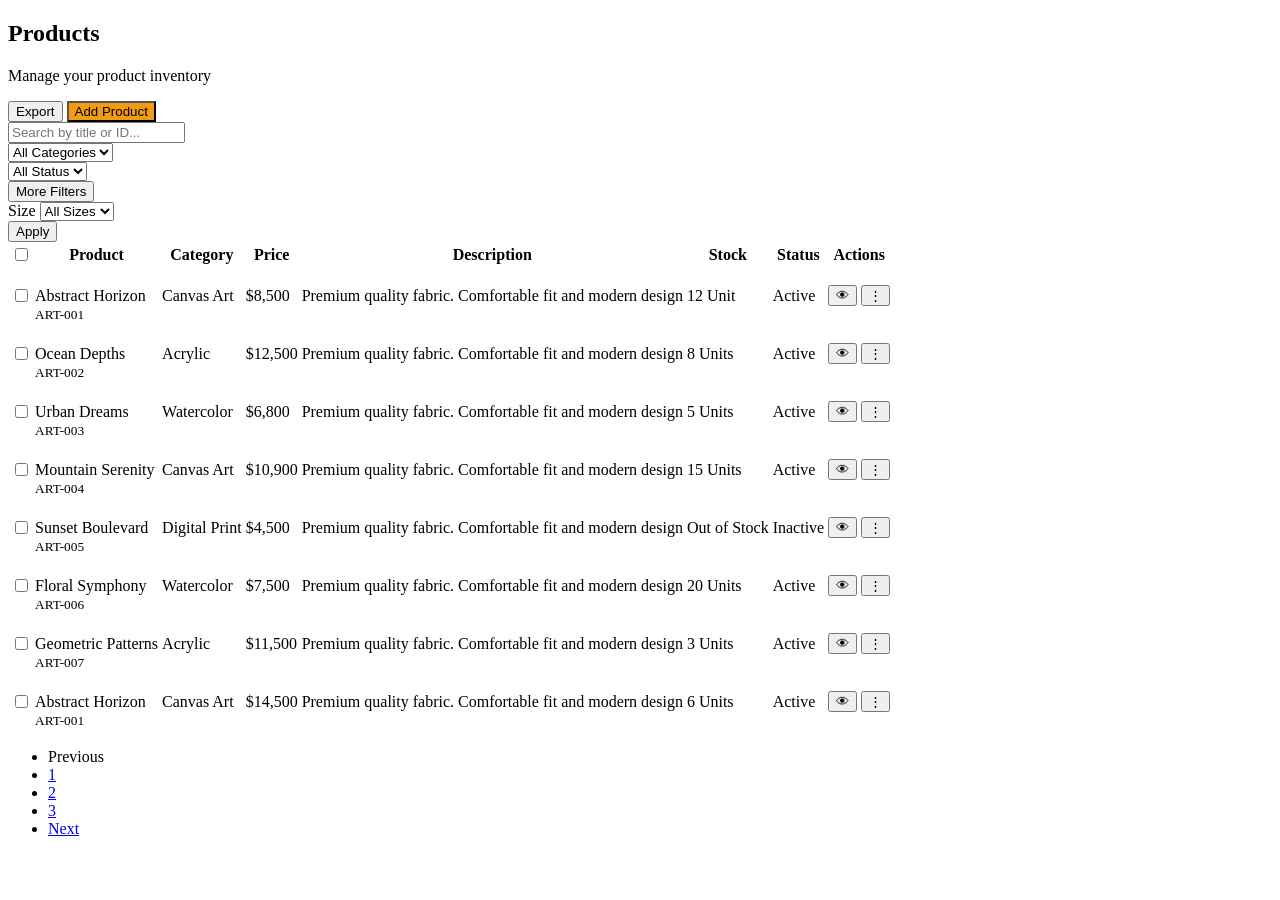
==== index.html @ bef09b01 "Merge pull request #1 from omarmonir/Islam addXLL" ====
<!doctype html>
<html lang="en">
  <head>
    <meta charset="UTF-8" />
    <link rel="stylesheet" href="CSS/style.css" />
    <link rel="stylesheet" href="CSS/all.min.css" />
    <link rel="stylesheet" href="CSS/normalize.css" />
    <link rel="preconnect" href="https://fonts.gstatic.com" />
    <link
      rel="stylesheet"
      href="CSS/https://cdnjs.cloudflare.com/ajax/libs/font-awesome/6.5.0/css/all.min.css"
    />
    <link
      href="https://fonts.googleapis.com/css2?family=Open+Sans:wght@400;700&#038;display=swap"
      rel="stylesheet"
    />
    <link rel="stylesheet" href="CSS/bootstrap.min.css" />
    <link rel="stylesheet" href="CSS/bootstrap.min.css.map" />
    <meta name="viewport" content="width=device-width, initial-scale=1.0" />
    <title>Product</title>
  </head>
  <body>
    <!-- section 1 >> products & export -->
    <!-- section 2 >> search, filter, status -->
    <!-- section 3 >> table & showing (next & previous)-->

    <div class="container py-4">
      <!-- Header Section -->
      <div class="row mb-4">
        <div class="d-flex justify-content-between align-items-center">
          <div>
            <h2 class="h4 fw-bold mb-0">Products</h2>
            <p class="text-muted small mb-0">Manage your product inventory</p>
          </div>
          <div class="d-flex gap-2">
            <button class="btn btn-light border">
              <i class="fa-solid fa-download"></i> Export
            </button>
            <button
              class="btn btn-warning text-white"
              style="background-color: #f39c12"
            >
              <i class="fa-solid fa-plus"></i> Add Product
            </button>
          </div>
        </div>
      </div>

      <!-- Filters Section -->
      <div class="row g-3 align-items-center mb-4">
        <div class="col-md-5">
          <div class="input-group">
            <span class="input-group-text bg-white border-end-0">
              <i class="fa-solid fa-magnifying-glass text-muted"></i>
            </span>
            <input
              type="text"
              id="searchInput"
              class="form-control border-start-0"
              placeholder="Search by title or ID..."
            />
          </div>
        </div>

        <div class="col-md-2">
          <select class="form-select text-muted">
            <option selected>All Categories</option>
            <option value="1">T-Shirts</option>
            <option value="2">Hoodies</option>
          </select>
        </div>

        <div class="col-md-2">
          <select class="form-select text-muted">
            <option selected>All Status</option>
            <option value="1">Active</option>
            <option value="2">Inactive</option>
          </select>
        </div>

        <div class="col-md-3">
          <div class="dropdown">
            <button
              class="btn btn-sm btn-light border w-100 text-dark fw-semibold dropdown-toggle"
              type="button"
              id="moreFiltersDropdown"
              data-bs-toggle="dropdown"
              aria-expanded="false"
            >
              <i class="fa-solid fa-filter me-1"></i> More Filters
            </button>
            <div
              class="dropdown-menu p-3 shadow-lg border-0"
              aria-labelledby="moreFiltersDropdown"
              style="min-width: 250px"
            >
              <div class="mb-3">
                <label class="form-label small fw-bold">Size</label>
                <select class="form-select form-select-sm">
                  <option selected>All Sizes</option>
                  <option>S</option>
                  <option>M</option>
                  <option>L</option>
                  <option>XL</option>
                  <option>XLL</option>
                </select>
              </div>
              <button
                class="btn btn-sm btn-warning w-100 fw-bold"
                type="button"
              >
                Apply
              </button>
            </div>
          </div>
        </div>
      </div>
    </div>

    <div class="container mt-4">
      <table class="table align-middle">
        <thead class="table-light">
          <tr>
            <th class="text-muted"><input type="checkbox" id="selectAll" /></th>
            <th class="text-muted">Product</th>
            <th class="text-muted">Category</th>
            <th class="text-muted">Price</th>
            <th class="text-muted">Description</th>
            <th class="text-muted">Stock</th>
            <th class="text-muted">Status</th>
            <th class="text-muted">Actions</th>
          </tr>
        </thead>

        <tbody>
          <tr>
            <td><input type="checkbox" class="rowCheck" /></td>

            <td class="d-flex align-items-center gap-2">
              <div>
                <img class="rounded" src="Screenshot (71)(1).png " alt="" />
              </div>

              <div>
                <div>Abstract Horizon</div>
                <small class="text-muted">ART-001</small>
              </div>
            </td>

            <td><span class="badge text-dark bg-light">Canvas Art</span></td>

            <td>$8,500</td>

            <td class="text-muted">
              Premium quality fabric. Comfortable fit and modern design
            </td>

            <td><span class="badge bg-success">12 Unit</span></td>

            <td><span class="badge bg-success">Active</span></td>

            <td>
              <div class="d-flex align-items-center gap-2">
                <button class="btn btn-sm btn-light">👁</button>
                <button class="btn btn-sm btn-light">⋮</button>
              </div>
            </td>
          </tr>

          <tr>
            <td><input type="checkbox" class="rowCheck" /></td>

            <td class="d-flex align-items-center gap-2">
              <div>
                <img class="rounded" src="Screenshot (71)(1).png " alt="" />
              </div>

              <div>
                <div>Ocean Depths</div>
                <small class="text-muted">ART-002</small>
              </div>
            </td>

            <td><span class="badge text-dark bg-light">Acrylic</span></td>

            <td>$12,500</td>

            <td class="text-muted">
              Premium quality fabric. Comfortable fit and modern design
            </td>

            <td><span class="badge bg-warning">8 Units</span></td>

            <td><span class="badge bg-success">Active</span></td>

            <td>
              <div class="d-flex align-items-center gap-2">
                <button class="btn btn-sm btn-light">👁</button>
                <button class="btn btn-sm btn-light">⋮</button>
              </div>
            </td>
          </tr>

          <tr>
            <td><input type="checkbox" class="rowCheck" /></td>

            <td class="d-flex align-items-center gap-2">
              <div>
                <img class="rounded" src="Screenshot (71)(1).png " alt="" />
              </div>

              <div>
                <div>Urban Dreams</div>
                <small class="text-muted">ART-003</small>
              </div>
            </td>

            <td><span class="badge text-dark bg-light">Watercolor</span></td>

            <td>$6,800</td>

            <td class="text-muted">
              Premium quality fabric. Comfortable fit and modern design
            </td>

            <td><span class="badge bg-warning">5 Units</span></td>

            <td><span class="badge bg-success">Active</span></td>

            <td>
              <div class="d-flex align-items-center gap-2">
                <button class="btn btn-sm btn-light">👁</button>
                <button class="btn btn-sm btn-light">⋮</button>
              </div>
            </td>
          </tr>

          <tr>
            <td><input type="checkbox" class="rowCheck" /></td>

            <td class="d-flex align-items-center gap-2">
              <div>
                <img class="rounded" src="Screenshot (71)(1).png " alt="" />
              </div>

              <div>
                <div>Mountain Serenity</div>
                <small class="text-muted">ART-004</small>
              </div>
            </td>

            <td><span class="badge text-dark bg-light">Canvas Art</span></td>

            <td>$10,900</td>

            <td class="text-muted">
              Premium quality fabric. Comfortable fit and modern design
            </td>

            <td><span class="badge bg-success">15 Units</span></td>

            <td><span class="badge bg-success">Active</span></td>

            <td>
              <div class="d-flex align-items-center gap-2">
                <button class="btn btn-sm btn-light">👁</button>
                <button class="btn btn-sm btn-light">⋮</button>
              </div>
            </td>
          </tr>

          <tr>
            <td><input type="checkbox" class="rowCheck" /></td>

            <td class="d-flex align-items-center gap-2">
              <div>
                <img class="rounded" src="Screenshot (71)(1).png " alt="" />
              </div>

              <div>
                <div>Sunset Boulevard</div>
                <small class="text-muted">ART-005</small>
              </div>
            </td>

            <td><span class="badge text-dark bg-light">Digital Print</span></td>

            <td>$4,500</td>

            <td class="text-muted">
              Premium quality fabric. Comfortable fit and modern design
            </td>

            <td><span class="badge bg-danger">Out of Stock</span></td>

            <td>
              <span class="badge bg-dark-subtle text-dark">Inactive</span>
            </td>

            <td>
              <div class="d-flex align-items-center gap-2">
                <button class="btn btn-sm btn-light">👁</button>
                <button class="btn btn-sm btn-light">⋮</button>
              </div>
            </td>
          </tr>

          <tr>
            <td><input type="checkbox" class="rowCheck" /></td>

            <td class="d-flex align-items-center gap-2">
              <div>
                <img class="rounded" src="Screenshot (71)(1).png " alt="" />
              </div>

              <div>
                <div>Floral Symphony</div>
                <small class="text-muted">ART-006</small>
              </div>
            </td>

            <td><span class="badge text-dark bg-light">Watercolor</span></td>

            <td>$7,500</td>

            <td class="text-muted">
              Premium quality fabric. Comfortable fit and modern design
            </td>

            <td><span class="badge bg-success">20 Units</span></td>

            <td><span class="badge bg-success">Active</span></td>

            <td>
              <div class="d-flex align-items-center gap-2">
                <button class="btn btn-sm btn-light">👁</button>
                <button class="btn btn-sm btn-light">⋮</button>
              </div>
            </td>
          </tr>

          <tr>
            <td><input type="checkbox" class="rowCheck" /></td>

            <td class="d-flex align-items-center gap-2">
              <div>
                <img class="rounded" src="Screenshot (71)(1).png " alt="" />
              </div>

              <div>
                <div>Geometric Patterns</div>
                <small class="text-muted">ART-007</small>
              </div>
            </td>

            <td><span class="badge text-dark bg-light">Acrylic</span></td>

            <td>$11,500</td>

            <td class="text-muted">
              Premium quality fabric. Comfortable fit and modern design
            </td>

            <td><span class="badge bg-warning">3 Units</span></td>

            <td><span class="badge bg-success">Active</span></td>

            <td>
              <div class="d-flex align-items-center gap-2">
                <button class="btn btn-sm btn-light">👁</button>
                <button class="btn btn-sm btn-light">⋮</button>
              </div>
            </td>
          </tr>

          <tr>
            <td><input type="checkbox" class="rowCheck" /></td>

            <td class="d-flex align-items-center gap-2">
              <div>
                <img class="rounded" src="Screenshot (71)(1).png " alt="" />
              </div>
              <div>
                <div>Abstract Horizon</div>
                <small class="text-muted">ART-001</small>
              </div>
            </td>

            <td><span class="badge text-dark bg-light">Canvas Art</span></td>

            <td>$14,500</td>

            <td class="text-muted">
              Premium quality fabric. Comfortable fit and modern design
            </td>

            <td><span class="badge bg-warning">6 Units</span></td>

            <td><span class="badge bg-success">Active</span></td>

            <td>
              <div class="d-flex align-items-center gap-2">
                <button class="btn btn-sm btn-light">👁</button>
                <button class="btn btn-sm btn-light">⋮</button>
              </div>
            </td>
          </tr>
        </tbody>
      </table>

      <div class="d-flex justify-content-between align-items-center mt-4 mb-3">
        <div class="text-muted" id="showInfo"></div>

        <nav aria-label="Page navigation example">
          <ul class="pagination justify-content-end">
            <li class="page-item disabled">
              <a class="page-link">Previous</a>
            </li>
            <li class="page-item">
              <a class="page-link text-success" href="#">1</a>
            </li>
            <li class="page-item">
              <a class="page-link text-dark num" href="#">2</a>
            </li>
            <li class="page-item">
              <a class="page-link text-dark num" href="#">3</a>
            </li>
            <li class="page-item">
              <a class="page-link text-dark next" href="#">Next</a>
            </li>
          </ul>
        </nav>
      </div>
    </div>
    <script src="script.js"></script>
  </body>
</html>
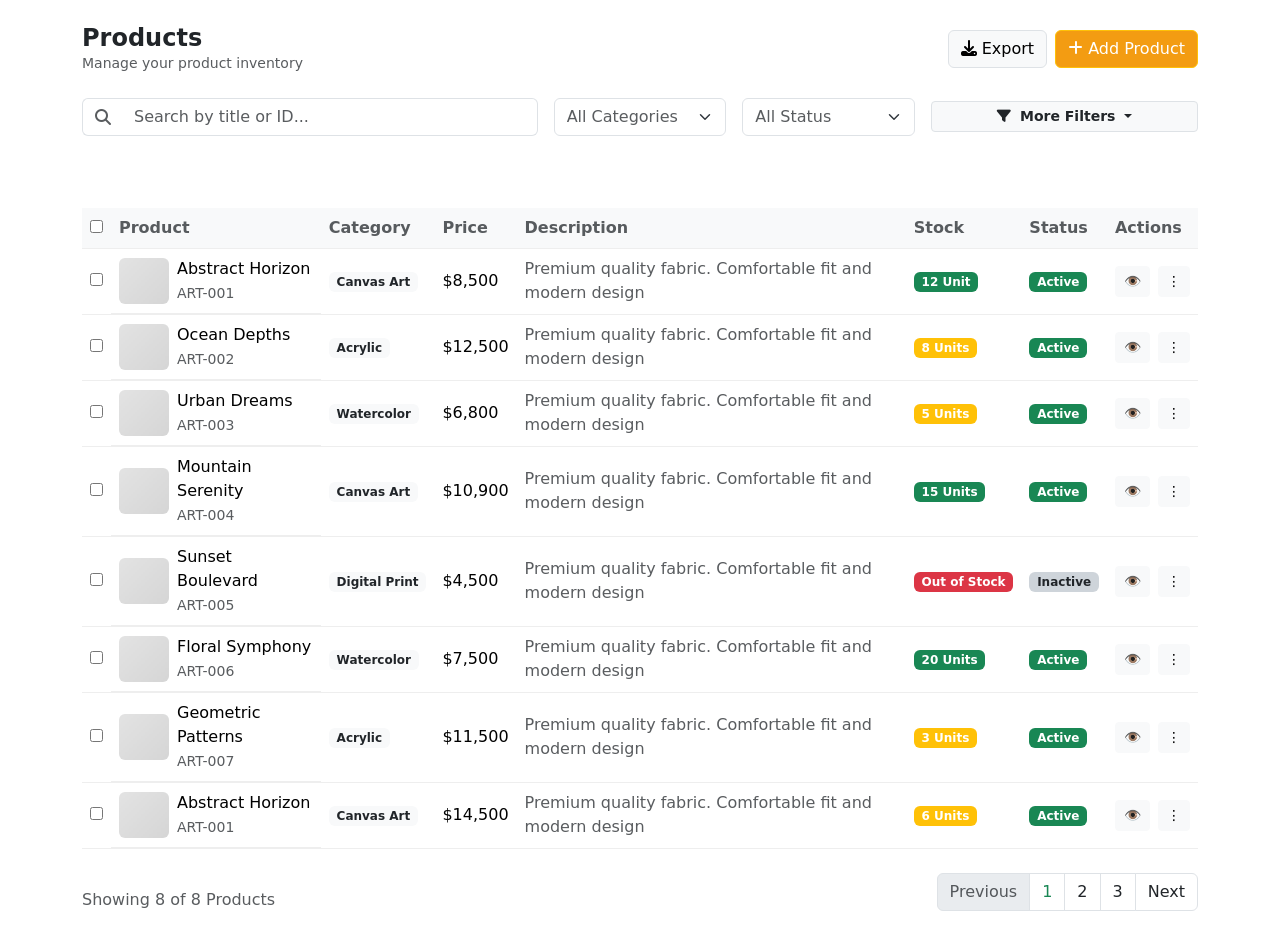
==== commit 861f644e: "initial commit" ====
--- a/index.html
+++ b/index.html
@@ -101,8 +101,6 @@
                   <option>S</option>
                   <option>M</option>
                   <option>L</option>
-                  <option>XL</option>
-                  <option>XLL</option>
                 </select>
               </div>
               <button
--- a/CSS/style.css
+++ b/CSS/style.css
@@ -0,0 +1,24 @@
+table td {
+  vertical-align: middle;
+}
+
+.badge {
+  font-weight: 500;
+  padding: 6px 10px;
+  border-radius: 8px;
+}
+
+table tr {
+  border-bottom: 1px solid #eee;
+}
+
+ul li .next:hover{
+  background-color: aqua;
+}
+ul li .num:hover{
+  background-color: aqua;
+}
+
+.container tr td .shipped{
+  color: blueviolet;
+}
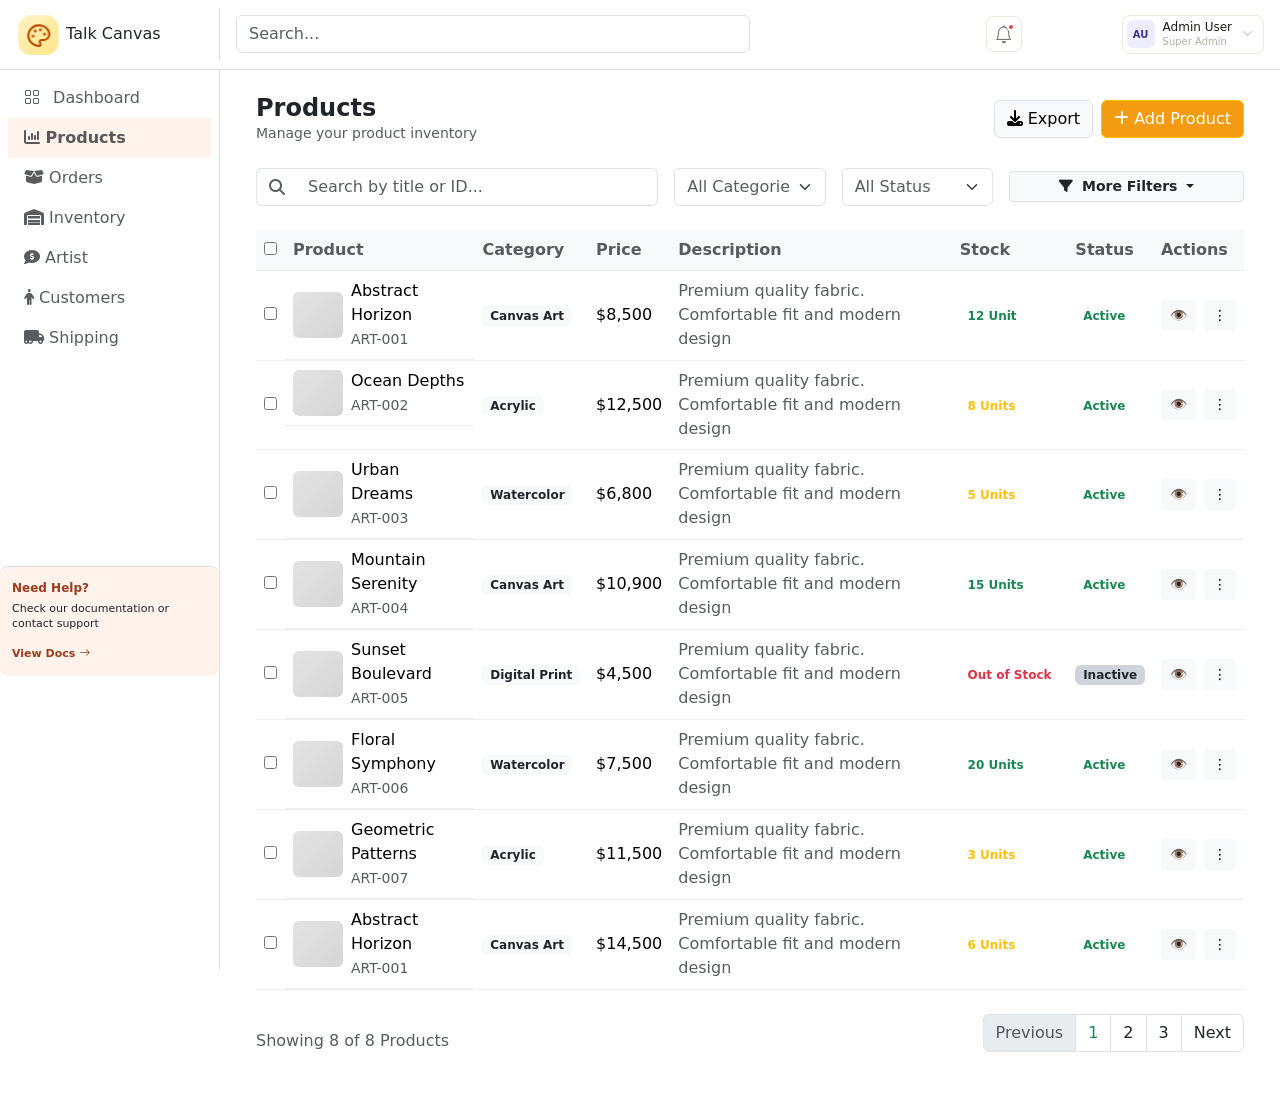
==== commit e4791d9f: "Merge pull request #2 from omarmonir/Islam Products&Orders" ====
--- a/index.html
+++ b/index.html
@@ -14,422 +14,546 @@
       href="https://fonts.googleapis.com/css2?family=Open+Sans:wght@400;700&#038;display=swap"
       rel="stylesheet"
     />
+    <link
+      href="https://cdn.jsdelivr.net/npm/bootstrap@5.3.3/dist/css/bootstrap.min.css"
+      rel="stylesheet"
+    />
+    <link
+      href="https://cdn.jsdelivr.net/npm/bootstrap-icons@1.11.3/font/bootstrap-icons.min.css"
+      rel="stylesheet"
+    />
+
     <link rel="stylesheet" href="CSS/bootstrap.min.css" />
     <link rel="stylesheet" href="CSS/bootstrap.min.css.map" />
     <meta name="viewport" content="width=device-width, initial-scale=1.0" />
     <title>Product</title>
   </head>
-  <body>
+  <body  >
     <!-- section 1 >> products & export -->
     <!-- section 2 >> search, filter, status -->
     <!-- section 3 >> table & showing (next & previous)-->
 
-    <div class="container py-4">
-      <!-- Header Section -->
-      <div class="row mb-4">
-        <div class="d-flex justify-content-between align-items-center">
-          <div>
-            <h2 class="h4 fw-bold mb-0">Products</h2>
-            <p class="text-muted small mb-0">Manage your product inventory</p>
+    <!-- Navbar  -->
+    <nav
+      class="navbar bg-white border-bottom px-0 sticky-top"
+      style="height: 70px"
+    >
+      <!-- Brand slot — same width as sidebar -->
+      <div
+        class="border-end h-100 d-flex align-items-center px-3"
+        style="width: 220px"
+      >
+        <div class="">
+          <img src="Screenshot (80)(1).png" alt="" />
+          Talk Canvas
+        </div>
+      </div>
+
+      <!-- Rest of navbar -->
+      <div
+        class="d-flex align-items-center justify-content-between flex-grow-1 px-3"
+      >
+        <input
+          type="text"
+          class="form-control"
+          style="width: 50%"
+          placeholder="Search..."
+        />
+        <div class="nav-right">
+          <div class="icon-btn" title="Notifications">
+            <i class="bi bi-bell"></i>
+            <span class="notif-badge"></span>
           </div>
-          <div class="d-flex gap-2">
-            <button class="btn btn-light border">
-              <i class="fa-solid fa-download"></i> Export
-            </button>
-            <button
-              class="btn btn-warning text-white"
-              style="background-color: #f39c12"
-            >
-              <i class="fa-solid fa-plus"></i> Add Product
-            </button>
+
+          <div class="user-chip" id="userChip">
+            <div class="user-avatar">AU</div>
+            <div>
+              <div class="uname">Admin User</div>
+              <div class="urole">Super Admin</div>
+            </div>
+            <i class="bi bi-chevron-down"></i>
           </div>
         </div>
       </div>
-
-      <!-- Filters Section -->
-      <div class="row g-3 align-items-center mb-4">
-        <div class="col-md-5">
-          <div class="input-group">
-            <span class="input-group-text bg-white border-end-0">
-              <i class="fa-solid fa-magnifying-glass text-muted"></i>
-            </span>
-            <input
-              type="text"
-              id="searchInput"
-              class="form-control border-start-0"
-              placeholder="Search by title or ID..."
-            />
+    </nav>
+
+    <div class="d-flex">
+      <!-- SIDEBAR -->
+      <div
+        class="bg-white border-end"
+        style="
+          width: 220px;
+          height: 100vh;
+          position: fixed;
+          top: 70px;
+          overflow-y: auto;
+        "
+      >
+        <nav class="nav flex-column p-2" id="sidev">
+          <a href="#" class="nav-link text-muted"   >
+            <i class="bi bi-grid me-2"></i> Dashboard
+          </a>
+          <a href="index.html" class="nav-link text-muted" >
+            <i class="fa-solid fa-chart-column"   ></i> Products
+          </a>
+          <a href="order.html" class="nav-link text-muted" >
+            <i class="fa-solid fa-box-open"   ></i> Orders
+          </a>
+          <a href="#" class="nav-link text-muted"   >
+            <i class="fa-solid fa-warehouse"></i> Inventory
+          </a>
+          <a href="#" class="nav-link text-muted"   >
+            <i class="fa-solid fa-comment-dollar"></i> Artist
+          </a>
+          <a href="#" class="nav-link text-muted"   >
+            <i class="fa-solid fa-person"></i> Customers
+          </a>
+          <a href="#" class="nav-link text-muted"   >
+            <i class="fa-solid fa-truck-moving"></i> Shipping
+          </a>
+        </nav>
+
+        <div class="help-card border-top">
+          <div class="h-title">Need Help?</div>
+          <div class="h-text">Check our documentation or contact support</div>
+          <a href="#">View Docs <i class="bi bi-arrow-right"></i></a>
+        </div>
+      </div>
+
+      <!-- MAIN CONTENT -->
+      <div class="flex-grow-1 p-4" style="margin-left: 220px; margin-top: 0px">
+        <div class="container">
+          <!-- Header Section -->
+          <div class="row mb-4">
+            <div class="d-flex justify-content-between align-items-center">
+              <div>
+                <h2 class="h4 fw-bold mb-0">Products</h2>
+                <p class="text-muted small mb-0">
+                  Manage your product inventory
+                </p>
+              </div>
+              <div class="d-flex gap-2">
+                <button class="btn btn-light border">
+                  <i class="fa-solid fa-download"></i> Export
+                </button>
+                <button
+                  class="btn btn-warning text-white"
+                  style="background-color: #f39c12"
+                >
+                  <i class="fa-solid fa-plus"></i> Add Product
+                </button>
+              </div>
+            </div>
+          </div>
+
+          <!-- Filters Section -->
+          <div class="row g-3 align-items-center mb-4">
+            <div class="col-md-5">
+              <div class="input-group">
+                <span class="input-group-text bg-white border-end-0">
+                  <i class="fa-solid fa-magnifying-glass text-muted"></i>
+                </span>
+                <input
+                  type="text"
+                  id="searchInput"
+                  class="form-control border-start-0"
+                  placeholder="Search by title or ID..."
+                />
+              </div>
+            </div>
+
+            <div class="col-md-2">
+              <select class="form-select text-muted">
+                <option selected>All Categories</option>
+                <option value="1">T-Shirts</option>
+                <option value="2">Hoodies</option>
+              </select>
+            </div>
+
+            <div class="col-md-2">
+              <select class="form-select text-muted">
+                <option selected>All Status</option>
+                <option value="1">Active</option>
+                <option value="2">Inactive</option>
+              </select>
+            </div>
+
+            <div class="col-md-3">
+              <div class="dropdown">
+                <button
+                  class="btn btn-sm btn-light border w-100 text-dark fw-semibold dropdown-toggle"
+                  type="button"
+                  id="moreFiltersDropdown"
+                  data-bs-toggle="dropdown"
+                  aria-expanded="false"
+                >
+                  <i class="fa-solid fa-filter me-1"></i> More Filters
+                </button>
+                <div
+                  class="dropdown-menu p-3 shadow-lg border-0"
+                  aria-labelledby="moreFiltersDropdown"
+                  style="min-width: 250px"
+                >
+                  <div class="mb-3">
+                    <label class="form-label small fw-bold">Size</label>
+                    <select class="form-select form-select-sm">
+                      <option selected>All Sizes</option>
+                      <option>S</option>
+                      <option>M</option>
+                      <option>L</option>
+                      <option>XL</option>
+                      <option>XLL</option>
+                    </select>
+                  </div>
+                  <button
+                    class="btn btn-sm btn-warning w-100 fw-bold"
+                    type="button"
+                  >
+                    Apply
+                  </button>
+                </div>
+              </div>
+            </div>
           </div>
         </div>
 
-        <div class="col-md-2">
-          <select class="form-select text-muted">
-            <option selected>All Categories</option>
-            <option value="1">T-Shirts</option>
-            <option value="2">Hoodies</option>
-          </select>
-        </div>
-
-        <div class="col-md-2">
-          <select class="form-select text-muted">
-            <option selected>All Status</option>
-            <option value="1">Active</option>
-            <option value="2">Inactive</option>
-          </select>
-        </div>
-
-        <div class="col-md-3">
-          <div class="dropdown">
-            <button
-              class="btn btn-sm btn-light border w-100 text-dark fw-semibold dropdown-toggle"
-              type="button"
-              id="moreFiltersDropdown"
-              data-bs-toggle="dropdown"
-              aria-expanded="false"
-            >
-              <i class="fa-solid fa-filter me-1"></i> More Filters
-            </button>
-            <div
-              class="dropdown-menu p-3 shadow-lg border-0"
-              aria-labelledby="moreFiltersDropdown"
-              style="min-width: 250px"
-            >
-              <div class="mb-3">
-                <label class="form-label small fw-bold">Size</label>
-                <select class="form-select form-select-sm">
-                  <option selected>All Sizes</option>
-                  <option>S</option>
-                  <option>M</option>
-                  <option>L</option>
-                </select>
-              </div>
-              <button
-                class="btn btn-sm btn-warning w-100 fw-bold"
-                type="button"
-              >
-                Apply
-              </button>
-            </div>
+        <!-- section 3 table -->
+        <div class="container mt-4">
+          <table class="table align-middle">
+            <thead class="table-light">
+              <tr>
+                <th class="text-muted">
+                  <input type="checkbox" id="selectAll" />
+                </th>
+                <th class="text-muted">Product</th>
+                <th class="text-muted">Category</th>
+                <th class="text-muted">Price</th>
+                <th class="text-muted">Description</th>
+                <th class="text-muted">Stock</th>
+                <th class="text-muted">Status</th>
+                <th class="text-muted">Actions</th>
+              </tr>
+            </thead>
+
+            <tbody>
+              <tr>
+                <td><input type="checkbox" class="rowCheck" /></td>
+
+                <td class="d-flex align-items-center gap-2">
+                  <div>
+                    <img class="rounded" src="Screenshot (71)(1).png " alt="" />
+                  </div>
+
+                  <div>
+                    <div>Abstract Horizon</div>
+                    <small class="text-muted">ART-001</small>
+                  </div>
+                </td>
+
+                <td>
+                  <span class="badge text-dark bg-light">Canvas Art</span>
+                </td>
+
+                <td>$8,500</td>
+
+                <td class="text-muted">
+                  Premium quality fabric. Comfortable fit and modern design
+                </td>
+
+                <td><span class="badge text-success">12 Unit</span></td>
+
+                <td><span class="badge text-success">Active</span></td>
+
+                <td>
+                  <div class="d-flex align-items-center gap-2">
+                    <button class="btn btn-sm btn-light">👁</button>
+                    <button class="btn btn-sm btn-light">⋮</button>
+                  </div>
+                </td>
+              </tr>
+
+              <tr>
+                <td><input type="checkbox" class="rowCheck" /></td>
+
+                <td class="d-flex align-items-center gap-2">
+                  <div>
+                    <img class="rounded" src="Screenshot (71)(1).png " alt="" />
+                  </div>
+
+                  <div>
+                    <div>Ocean Depths</div>
+                    <small class="text-muted">ART-002</small>
+                  </div>
+                </td>
+
+                <td><span class="badge text-dark bg-light">Acrylic</span></td>
+
+                <td>$12,500</td>
+
+                <td class="text-muted">
+                  Premium quality fabric. Comfortable fit and modern design
+                </td>
+
+                <td><span class="badge text-warning">8 Units</span></td>
+
+                <td><span class="badge text-success">Active</span></td>
+
+                <td>
+                  <div class="d-flex align-items-center gap-2">
+                    <button class="btn btn-sm btn-light">👁</button>
+                    <button class="btn btn-sm btn-light">⋮</button>
+                  </div>
+                </td>
+              </tr>
+
+              <tr>
+                <td><input type="checkbox" class="rowCheck" /></td>
+
+                <td class="d-flex align-items-center gap-2">
+                  <div>
+                    <img class="rounded" src="Screenshot (71)(1).png " alt="" />
+                  </div>
+
+                  <div>
+                    <div>Urban Dreams</div>
+                    <small class="text-muted">ART-003</small>
+                  </div>
+                </td>
+
+                <td>
+                  <span class="badge text-dark bg-light">Watercolor</span>
+                </td>
+
+                <td>$6,800</td>
+
+                <td class="text-muted">
+                  Premium quality fabric. Comfortable fit and modern design
+                </td>
+
+                <td><span class="badge text-warning">5 Units</span></td>
+
+                <td><span class="badge text-success">Active</span></td>
+
+                <td>
+                  <div class="d-flex align-items-center gap-2">
+                    <button class="btn btn-sm btn-light">👁</button>
+                    <button class="btn btn-sm btn-light">⋮</button>
+                  </div>
+                </td>
+              </tr>
+
+              <tr>
+                <td><input type="checkbox" class="rowCheck" /></td>
+
+                <td class="d-flex align-items-center gap-2">
+                  <div>
+                    <img class="rounded" src="Screenshot (71)(1).png " alt="" />
+                  </div>
+
+                  <div>
+                    <div>Mountain Serenity</div>
+                    <small class="text-muted">ART-004</small>
+                  </div>
+                </td>
+
+                <td>
+                  <span class="badge text-dark bg-light">Canvas Art</span>
+                </td>
+
+                <td>$10,900</td>
+
+                <td class="text-muted">
+                  Premium quality fabric. Comfortable fit and modern design
+                </td>
+
+                <td><span class="badge text-success">15 Units</span></td>
+
+                <td><span class="badge text-success">Active</span></td>
+
+                <td>
+                  <div class="d-flex align-items-center gap-2">
+                    <button class="btn btn-sm btn-light">👁</button>
+                    <button class="btn btn-sm btn-light">⋮</button>
+                  </div>
+                </td>
+              </tr>
+
+              <tr>
+                <td><input type="checkbox" class="rowCheck" /></td>
+
+                <td class="d-flex align-items-center gap-2">
+                  <div>
+                    <img class="rounded" src="Screenshot (71)(1).png " alt="" />
+                  </div>
+
+                  <div>
+                    <div>Sunset Boulevard</div>
+                    <small class="text-muted">ART-005</small>
+                  </div>
+                </td>
+
+                <td>
+                  <span class="badge text-dark bg-light">Digital Print</span>
+                </td>
+
+                <td>$4,500</td>
+
+                <td class="text-muted">
+                  Premium quality fabric. Comfortable fit and modern design
+                </td>
+
+                <td><span class="badge text-danger">Out of Stock</span></td>
+
+                <td>
+                  <span class="badge bg-dark-subtle text-dark">Inactive</span>
+                </td>
+
+                <td>
+                  <div class="d-flex align-items-center gap-2">
+                    <button class="btn btn-sm btn-light">👁</button>
+                    <button class="btn btn-sm btn-light">⋮</button>
+                  </div>
+                </td>
+              </tr>
+
+              <tr>
+                <td><input type="checkbox" class="rowCheck" /></td>
+
+                <td class="d-flex align-items-center gap-2">
+                  <div>
+                    <img class="rounded" src="Screenshot (71)(1).png " alt="" />
+                  </div>
+
+                  <div>
+                    <div>Floral Symphony</div>
+                    <small class="text-muted">ART-006</small>
+                  </div>
+                </td>
+
+                <td>
+                  <span class="badge text-dark bg-light">Watercolor</span>
+                </td>
+
+                <td>$7,500</td>
+
+                <td class="text-muted">
+                  Premium quality fabric. Comfortable fit and modern design
+                </td>
+
+                <td><span class="badge text-success">20 Units</span></td>
+
+                <td><span class="badge text-success">Active</span></td>
+
+                <td>
+                  <div class="d-flex align-items-center gap-2">
+                    <button class="btn btn-sm btn-light">👁</button>
+                    <button class="btn btn-sm btn-light">⋮</button>
+                  </div>
+                </td>
+              </tr>
+
+              <tr>
+                <td><input type="checkbox" class="rowCheck" /></td>
+
+                <td class="d-flex align-items-center gap-2">
+                  <div>
+                    <img class="rounded" src="Screenshot (71)(1).png " alt="" />
+                  </div>
+
+                  <div>
+                    <div>Geometric Patterns</div>
+                    <small class="text-muted">ART-007</small>
+                  </div>
+                </td>
+
+                <td><span class="badge text-dark bg-light">Acrylic</span></td>
+
+                <td>$11,500</td>
+
+                <td class="text-muted">
+                  Premium quality fabric. Comfortable fit and modern design
+                </td>
+
+                <td><span class="badge text-warning">3 Units</span></td>
+
+                <td><span class="badge text-success">Active</span></td>
+
+                <td>
+                  <div class="d-flex align-items-center gap-2">
+                    <button class="btn btn-sm btn-light">👁</button>
+                    <button class="btn btn-sm btn-light">⋮</button>
+                  </div>
+                </td>
+              </tr>
+
+              <tr>
+                <td><input type="checkbox" class="rowCheck" /></td>
+
+                <td class="d-flex align-items-center gap-2">
+                  <div>
+                    <img class="rounded" src="Screenshot (71)(1).png " alt="" />
+                  </div>
+                  <div>
+                    <div>Abstract Horizon</div>
+                    <small class="text-muted">ART-001</small>
+                  </div>
+                </td>
+
+                <td>
+                  <span class="badge text-dark bg-light">Canvas Art</span>
+                </td>
+
+                <td>$14,500</td>
+
+                <td class="text-muted">
+                  Premium quality fabric. Comfortable fit and modern design
+                </td>
+
+                <td><span class="badge text-warning">6 Units</span></td>
+
+                <td><span class="badge text-success">Active</span></td>
+
+                <td>
+                  <div class="d-flex align-items-center gap-2">
+                    <button class="btn btn-sm btn-light">👁</button>
+                    <button class="btn btn-sm btn-light">⋮</button>
+                  </div>
+                </td>
+              </tr>
+            </tbody>
+          </table>
+
+          <div
+            class="d-flex justify-content-between align-items-center mt-4 mb-3"
+          >
+            <div class="text-muted" id="showInfo"></div>
+
+            <nav aria-label="Page navigation example">
+              <ul class="pagination justify-content-end">
+                <li class="page-item disabled">
+                  <a class="page-link">Previous</a>
+                </li>
+                <li class="page-item">
+                  <a class="page-link text-success" href="#">1</a>
+                </li>
+                <li class="page-item">
+                  <a class="page-link text-dark num" href="#">2</a>
+                </li>
+                <li class="page-item">
+                  <a class="page-link text-dark num" href="#">3</a>
+                </li>
+                <li class="page-item">
+                  <a class="page-link text-dark next" href="#">Next</a>
+                </li>
+              </ul>
+            </nav>
           </div>
         </div>
       </div>
     </div>
 
-    <div class="container mt-4">
-      <table class="table align-middle">
-        <thead class="table-light">
-          <tr>
-            <th class="text-muted"><input type="checkbox" id="selectAll" /></th>
-            <th class="text-muted">Product</th>
-            <th class="text-muted">Category</th>
-            <th class="text-muted">Price</th>
-            <th class="text-muted">Description</th>
-            <th class="text-muted">Stock</th>
-            <th class="text-muted">Status</th>
-            <th class="text-muted">Actions</th>
-          </tr>
-        </thead>
-
-        <tbody>
-          <tr>
-            <td><input type="checkbox" class="rowCheck" /></td>
-
-            <td class="d-flex align-items-center gap-2">
-              <div>
-                <img class="rounded" src="Screenshot (71)(1).png " alt="" />
-              </div>
-
-              <div>
-                <div>Abstract Horizon</div>
-                <small class="text-muted">ART-001</small>
-              </div>
-            </td>
-
-            <td><span class="badge text-dark bg-light">Canvas Art</span></td>
-
-            <td>$8,500</td>
-
-            <td class="text-muted">
-              Premium quality fabric. Comfortable fit and modern design
-            </td>
-
-            <td><span class="badge bg-success">12 Unit</span></td>
-
-            <td><span class="badge bg-success">Active</span></td>
-
-            <td>
-              <div class="d-flex align-items-center gap-2">
-                <button class="btn btn-sm btn-light">👁</button>
-                <button class="btn btn-sm btn-light">⋮</button>
-              </div>
-            </td>
-          </tr>
-
-          <tr>
-            <td><input type="checkbox" class="rowCheck" /></td>
-
-            <td class="d-flex align-items-center gap-2">
-              <div>
-                <img class="rounded" src="Screenshot (71)(1).png " alt="" />
-              </div>
-
-              <div>
-                <div>Ocean Depths</div>
-                <small class="text-muted">ART-002</small>
-              </div>
-            </td>
-
-            <td><span class="badge text-dark bg-light">Acrylic</span></td>
-
-            <td>$12,500</td>
-
-            <td class="text-muted">
-              Premium quality fabric. Comfortable fit and modern design
-            </td>
-
-            <td><span class="badge bg-warning">8 Units</span></td>
-
-            <td><span class="badge bg-success">Active</span></td>
-
-            <td>
-              <div class="d-flex align-items-center gap-2">
-                <button class="btn btn-sm btn-light">👁</button>
-                <button class="btn btn-sm btn-light">⋮</button>
-              </div>
-            </td>
-          </tr>
-
-          <tr>
-            <td><input type="checkbox" class="rowCheck" /></td>
-
-            <td class="d-flex align-items-center gap-2">
-              <div>
-                <img class="rounded" src="Screenshot (71)(1).png " alt="" />
-              </div>
-
-              <div>
-                <div>Urban Dreams</div>
-                <small class="text-muted">ART-003</small>
-              </div>
-            </td>
-
-            <td><span class="badge text-dark bg-light">Watercolor</span></td>
-
-            <td>$6,800</td>
-
-            <td class="text-muted">
-              Premium quality fabric. Comfortable fit and modern design
-            </td>
-
-            <td><span class="badge bg-warning">5 Units</span></td>
-
-            <td><span class="badge bg-success">Active</span></td>
-
-            <td>
-              <div class="d-flex align-items-center gap-2">
-                <button class="btn btn-sm btn-light">👁</button>
-                <button class="btn btn-sm btn-light">⋮</button>
-              </div>
-            </td>
-          </tr>
-
-          <tr>
-            <td><input type="checkbox" class="rowCheck" /></td>
-
-            <td class="d-flex align-items-center gap-2">
-              <div>
-                <img class="rounded" src="Screenshot (71)(1).png " alt="" />
-              </div>
-
-              <div>
-                <div>Mountain Serenity</div>
-                <small class="text-muted">ART-004</small>
-              </div>
-            </td>
-
-            <td><span class="badge text-dark bg-light">Canvas Art</span></td>
-
-            <td>$10,900</td>
-
-            <td class="text-muted">
-              Premium quality fabric. Comfortable fit and modern design
-            </td>
-
-            <td><span class="badge bg-success">15 Units</span></td>
-
-            <td><span class="badge bg-success">Active</span></td>
-
-            <td>
-              <div class="d-flex align-items-center gap-2">
-                <button class="btn btn-sm btn-light">👁</button>
-                <button class="btn btn-sm btn-light">⋮</button>
-              </div>
-            </td>
-          </tr>
-
-          <tr>
-            <td><input type="checkbox" class="rowCheck" /></td>
-
-            <td class="d-flex align-items-center gap-2">
-              <div>
-                <img class="rounded" src="Screenshot (71)(1).png " alt="" />
-              </div>
-
-              <div>
-                <div>Sunset Boulevard</div>
-                <small class="text-muted">ART-005</small>
-              </div>
-            </td>
-
-            <td><span class="badge text-dark bg-light">Digital Print</span></td>
-
-            <td>$4,500</td>
-
-            <td class="text-muted">
-              Premium quality fabric. Comfortable fit and modern design
-            </td>
-
-            <td><span class="badge bg-danger">Out of Stock</span></td>
-
-            <td>
-              <span class="badge bg-dark-subtle text-dark">Inactive</span>
-            </td>
-
-            <td>
-              <div class="d-flex align-items-center gap-2">
-                <button class="btn btn-sm btn-light">👁</button>
-                <button class="btn btn-sm btn-light">⋮</button>
-              </div>
-            </td>
-          </tr>
-
-          <tr>
-            <td><input type="checkbox" class="rowCheck" /></td>
-
-            <td class="d-flex align-items-center gap-2">
-              <div>
-                <img class="rounded" src="Screenshot (71)(1).png " alt="" />
-              </div>
-
-              <div>
-                <div>Floral Symphony</div>
-                <small class="text-muted">ART-006</small>
-              </div>
-            </td>
-
-            <td><span class="badge text-dark bg-light">Watercolor</span></td>
-
-            <td>$7,500</td>
-
-            <td class="text-muted">
-              Premium quality fabric. Comfortable fit and modern design
-            </td>
-
-            <td><span class="badge bg-success">20 Units</span></td>
-
-            <td><span class="badge bg-success">Active</span></td>
-
-            <td>
-              <div class="d-flex align-items-center gap-2">
-                <button class="btn btn-sm btn-light">👁</button>
-                <button class="btn btn-sm btn-light">⋮</button>
-              </div>
-            </td>
-          </tr>
-
-          <tr>
-            <td><input type="checkbox" class="rowCheck" /></td>
-
-            <td class="d-flex align-items-center gap-2">
-              <div>
-                <img class="rounded" src="Screenshot (71)(1).png " alt="" />
-              </div>
-
-              <div>
-                <div>Geometric Patterns</div>
-                <small class="text-muted">ART-007</small>
-              </div>
-            </td>
-
-            <td><span class="badge text-dark bg-light">Acrylic</span></td>
-
-            <td>$11,500</td>
-
-            <td class="text-muted">
-              Premium quality fabric. Comfortable fit and modern design
-            </td>
-
-            <td><span class="badge bg-warning">3 Units</span></td>
-
-            <td><span class="badge bg-success">Active</span></td>
-
-            <td>
-              <div class="d-flex align-items-center gap-2">
-                <button class="btn btn-sm btn-light">👁</button>
-                <button class="btn btn-sm btn-light">⋮</button>
-              </div>
-            </td>
-          </tr>
-
-          <tr>
-            <td><input type="checkbox" class="rowCheck" /></td>
-
-            <td class="d-flex align-items-center gap-2">
-              <div>
-                <img class="rounded" src="Screenshot (71)(1).png " alt="" />
-              </div>
-              <div>
-                <div>Abstract Horizon</div>
-                <small class="text-muted">ART-001</small>
-              </div>
-            </td>
-
-            <td><span class="badge text-dark bg-light">Canvas Art</span></td>
-
-            <td>$14,500</td>
-
-            <td class="text-muted">
-              Premium quality fabric. Comfortable fit and modern design
-            </td>
-
-            <td><span class="badge bg-warning">6 Units</span></td>
-
-            <td><span class="badge bg-success">Active</span></td>
-
-            <td>
-              <div class="d-flex align-items-center gap-2">
-                <button class="btn btn-sm btn-light">👁</button>
-                <button class="btn btn-sm btn-light">⋮</button>
-              </div>
-            </td>
-          </tr>
-        </tbody>
-      </table>
-
-      <div class="d-flex justify-content-between align-items-center mt-4 mb-3">
-        <div class="text-muted" id="showInfo"></div>
-
-        <nav aria-label="Page navigation example">
-          <ul class="pagination justify-content-end">
-            <li class="page-item disabled">
-              <a class="page-link">Previous</a>
-            </li>
-            <li class="page-item">
-              <a class="page-link text-success" href="#">1</a>
-            </li>
-            <li class="page-item">
-              <a class="page-link text-dark num" href="#">2</a>
-            </li>
-            <li class="page-item">
-              <a class="page-link text-dark num" href="#">3</a>
-            </li>
-            <li class="page-item">
-              <a class="page-link text-dark next" href="#">Next</a>
-            </li>
-          </ul>
-        </nav>
-      </div>
-    </div>
+    <script src="https://cdn.jsdelivr.net/npm/bootstrap@5.3.3/dist/js/bootstrap.bundle.min.js"></script>
+
     <script src="script.js"></script>
   </body>
 </html>
--- a/CSS/style.css
+++ b/CSS/style.css
@@ -1,3 +1,22 @@
+:root {
+  --accent: #e97b3c;
+  --accent-light: #fff3eb;
+  --accent-text: #993c1d;
+  --accent-mid: #d85a30;
+  --sidebar-w: 230px;
+  --navbar-h: 60px;
+  --font: "Plus Jakarta Sans", sans-serif;
+  --border: #e9e7e0;
+  --bg-page: #f6f4ef;
+  --bg-white: #ffffff;
+  --text-main: #1a1a18;
+  --text-muted: #7a7870;
+  --text-hint: #b0aea6;
+  --radius-sm: 6px;
+  --radius-md: 8px;
+  --radius-lg: 12px;
+}
+
 table td {
   vertical-align: middle;
 }
@@ -12,13 +31,175 @@
   border-bottom: 1px solid #eee;
 }
 
-ul li .next:hover{
+ul li .next:hover {
   background-color: aqua;
 }
-ul li .num:hover{
+ul li .num:hover {
   background-color: aqua;
 }
 
-.container tr td .shipped{
+.container tr td .shipped {
   color: blueviolet;
-}+}
+
+.nav-right {
+  display: flex;
+  align-items: center;
+  gap: 100px;
+}
+
+.notification {
+  position: relative;
+  cursor: pointer;
+}
+
+.notification .num {
+  position: absolute;
+  top: -10px;
+  right: -13px;
+  font-weight: bold;
+  background-color: red;
+  font-size: 10px;
+  padding: 3px 6px;
+}
+
+.avatar i {
+  background-color: #f39c12;
+}
+.user {
+  display: flex;
+  align-items: center;
+  gap: 10px;
+}
+.user:hover {
+  background-color: #f3f4f6;
+  cursor: pointer;
+}
+
+.help-card {
+  margin-top: 200px;
+  background: #fff3eb;
+  border-radius: 8px;
+  padding: 12px;
+}
+.help-card .h-title {
+  font-size: 12px;
+  font-weight: 600;
+  color: #993c1d;
+  margin-bottom: 4px;
+}
+.help-card .h-text {
+  font-size: 11px;
+  color: 8px;
+  line-height: 1.4;
+  margin-bottom: 8px;
+}
+.help-card a {
+  font-size: 11px;
+  font-weight: 600;
+  color: #993c1d;
+  text-decoration: none;
+  display: inline-flex;
+  align-items: center;
+  gap: 4px;
+}
+.help-card a:hover {
+  text-decoration: underline;
+}
+
+
+.tc-navbar .nav-right {
+  display: flex;
+  align-items: center;
+  gap: 10px;
+  margin-left: auto;
+}
+.icon-btn {
+  width: 36px;
+  height: 36px;
+  border-radius: var(--radius-md);
+  border: 1px solid var(--border);
+  background: var(--bg-white);
+  display: flex;
+  align-items: center;
+  justify-content: center;
+  color: var(--text-muted);
+  font-size: 18px;
+  cursor: pointer;
+  position: relative;
+  transition: background 0.15s;
+}
+.icon-btn:hover {
+  background: #f6f4ef;
+}
+.notif-badge {
+  position: absolute;
+  top: 6px;
+  right: 6px;
+  width: 8px;
+  height: 8px;
+  border-radius: 50%;
+  background: #e24b4a;
+  border: 2px solid var(--bg-white);
+}
+
+.user-chip {
+  display: flex;
+  align-items: center;
+  gap: 8px;
+  padding: 4px 10px 4px 4px;
+  border: 1px solid var(--border);
+  border-radius: var(--radius-md);
+  cursor: pointer;
+  background: var(--bg-white);
+  transition: background 0.15s;
+  user-select: none;
+}
+.user-chip:hover {
+  background: #f6f4ef;
+}
+.user-avatar {
+  width: 28px;
+  height: 28px;
+  border-radius: var(--radius-sm);
+  background: #eeedfe;
+  display: flex;
+  align-items: center;
+  justify-content: center;
+  font-size: 10px;
+  font-weight: 600;
+  color: #3c3489;
+}
+.user-chip .uname {
+  font-size: 12px;
+  font-weight: 500;
+  color: var(--text-main);
+  line-height: 1.2;
+}
+.user-chip .urole {
+  font-size: 10px;
+  color: var(--text-hint);
+}
+.user-chip .bi-chevron-down {
+  font-size: 11px;
+  color: var(--text-hint);
+  margin-left: 2px;
+}
+
+.main-content {
+  margin-left: 220px;
+  width: calc(100% - 220px);
+}
+
+
+#sidev .nav-link.active {
+        background: var(--accent-light);
+        color: var(--accent-text);
+        font-weight: 600;
+      }
+
+      #sidev .nav-link:hover{
+        background-color: var(--accent-light);
+        border-radius: 5px;
+        
+      }
